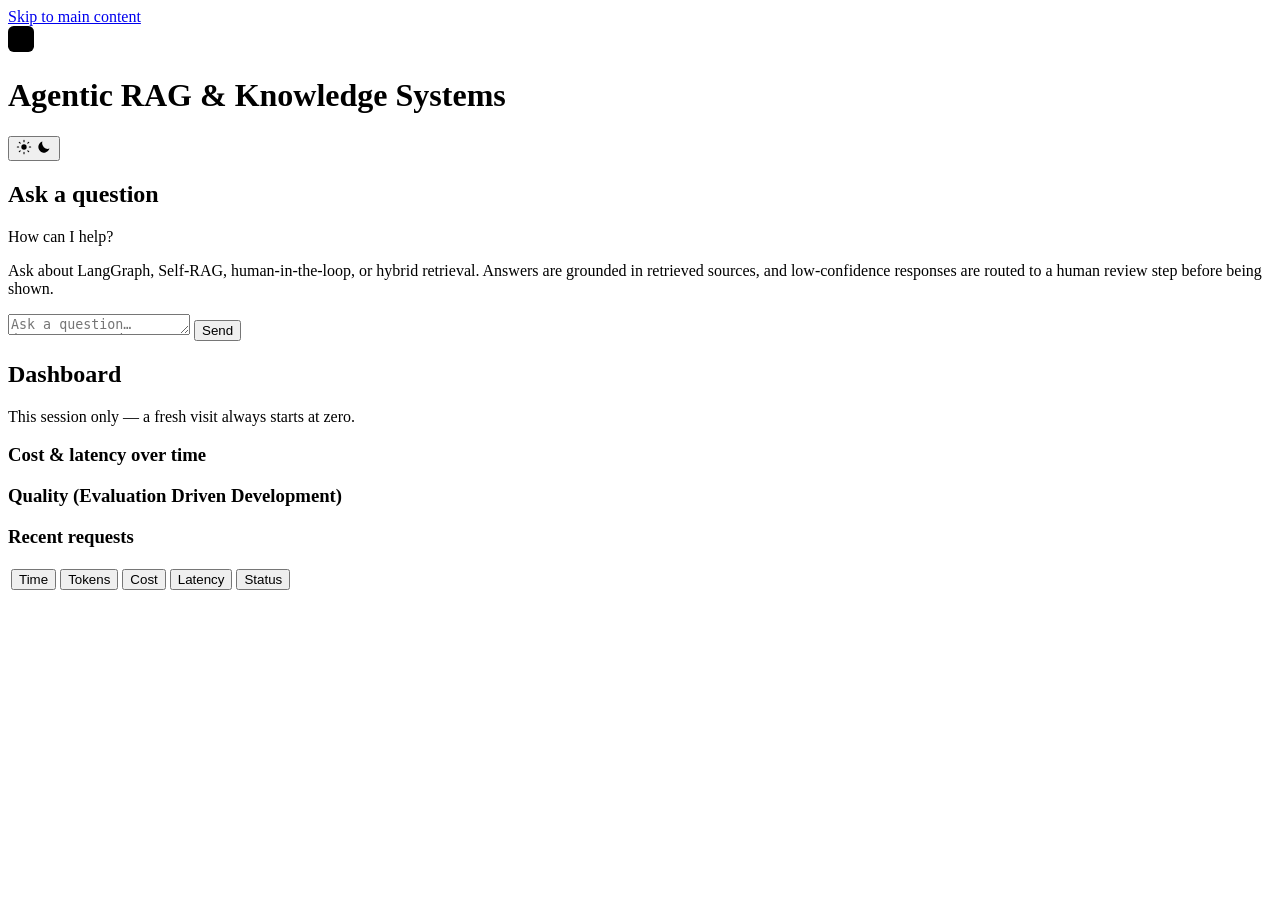
==== frontend/console/index.html @ c8375df1 "feat(frontend): minimalist public landing at /, operator console moved to /console Split the fronten" ====
<!DOCTYPE html>
<html lang="en">
<head>
  <meta charset="UTF-8" />
  <meta name="viewport" content="width=device-width, initial-scale=1.0" />
  <title>Agentic RAG &amp; Knowledge Systems — Self-RAG with Human-in-the-Loop</title>
  <meta
    name="description"
    content="A production-grade Self-RAG microservice (FastAPI + LangGraph) with hybrid retrieval, human-in-the-loop review, and Evaluation Driven Development."
  />
  <meta name="author" content="Agentic RAG & Knowledge Systems" />
  <meta name="color-scheme" content="dark light" />

  <!-- theme-color: mirrors the active design token so the browser UI chrome
       matches the page. Theme is resolved before first paint by the inline
       script below, so the light/dark media variants pick the right value. -->
  <meta name="theme-color" media="(prefers-color-scheme: light)" content="#f5f6f8" />
  <meta name="theme-color" media="(prefers-color-scheme: dark)" content="#0b0d12" />

  <!-- Favicon: inline SVG (data URI) so the file is portable and needs no
       extra asset to be served or cached. -->
  <link
    rel="icon"
    type="image/svg+xml"
    href="data:image/svg+xml,%3Csvg xmlns='http://www.w3.org/2000/svg' viewBox='0 0 32 32'%3E%3Crect width='32' height='32' rx='7' fill='%234f6ef7'/%3E%3Cpath d='M16 7l7 4v6l-7 4-7-4v-6z' fill='none' stroke='%23fff' stroke-width='2' stroke-linejoin='round'/%3E%3Ccircle cx='16' cy='17' r='2' fill='%23fff'/%3E%3C/svg%3E"
  />

  <!-- Open Graph (Facebook / LinkedIn / Slack unfurls) -->
  <meta property="og:type" content="website" />
  <meta property="og:site_name" content="Agentic RAG & Knowledge Systems" />
  <meta property="og:title" content="Agentic RAG & Knowledge Systems" />
  <meta
    property="og:description"
    content="Production-grade Self-RAG microservice with hybrid retrieval, human-in-the-loop, and Evaluation Driven Development."
  />
  <meta property="og:url" content="https://github.com/kanderson-ai-dev/agentic-rag-system" />
  <meta property="og:locale" content="en_US" />

  <!-- Twitter Card summary -->
  <meta name="twitter:card" content="summary" />
  <meta name="twitter:title" content="Agentic RAG & Knowledge Systems" />
  <meta
    name="twitter:description"
    content="Production-grade Self-RAG microservice with hybrid retrieval, human-in-the-loop, and Evaluation Driven Development."
  />

  <!-- Anti-FOUC theme bootstrap: a classic (blocking) external script so the
       persisted/OS theme applies before first paint. Kept external — not
       inline — so CSP `script-src 'self'` covers it without a content hash
       that would silently break if line endings ever changed. -->
  <script src="/console/js/theme-init.js"></script>
  <link rel="stylesheet" href="/console/styles.css" />
</head>
<body>
  <!-- Keyboard shortcut to bypass the header and jump straight to content.
       Visually hidden until focused (first Tab press), as required by WCAG 2.4.1. -->
  <a class="skip-link" href="#main">Skip to main content</a>

  <header class="topbar">
    <div class="brand">
      <svg
        class="logo"
        viewBox="0 0 32 32"
        width="26"
        height="26"
        role="img"
        aria-label="Agentic RAG & Knowledge Systems logo"
      >
        <rect width="32" height="32" rx="7" fill="var(--accent)" />
        <path
          d="M16 7l7 4v6l-7 4-7-4v-6z"
          fill="none"
          stroke="var(--accent-contrast)"
          stroke-width="2"
          stroke-linejoin="round"
        />
        <circle cx="16" cy="17" r="2" fill="var(--accent-contrast)" />
      </svg>
      <h1>Agentic RAG &amp; Knowledge Systems</h1>
    </div>
    <div class="topbar-actions">
      <button
        id="theme-toggle"
        class="btn ghost"
        type="button"
        aria-label="Toggle color theme"
        title="Toggle color theme"
      >
        <svg class="theme-icon theme-icon-dark" viewBox="0 0 24 24" width="16" height="16" aria-hidden="true">
          <circle cx="12" cy="12" r="4" fill="currentColor" />
          <path d="M12 2v2M12 20v2M2 12h2M20 12h2M4.9 4.9l1.4 1.4M17.7 17.7l1.4 1.4M19.1 4.9l-1.4 1.4M6.3 17.7l-1.4 1.4" stroke="currentColor" stroke-width="1.6" stroke-linecap="round" />
        </svg>
        <svg class="theme-icon theme-icon-light" viewBox="0 0 24 24" width="16" height="16" aria-hidden="true">
          <path d="M20.2 14.4A8.5 8.5 0 0 1 9.6 3.8a8.5 8.5 0 1 0 10.6 10.6Z" fill="currentColor" />
        </svg>
      </button>
    </div>
  </header>

  <main id="main" class="layout" tabindex="-1">
    <section id="chat-panel" class="card">
      <h2 id="chat-heading">Ask a question</h2>
      <!-- Screen-reader-only polite live region: announces new assistant answers,
           blocked requests, and errors without moving visual focus. -->
      <div id="chat-announcer" class="sr-only" aria-live="polite" role="status"></div>
      <div id="messages" class="messages" role="log" aria-live="polite" aria-labelledby="chat-heading">
        <div id="chat-welcome" class="chat-welcome">
          <p class="welcome-title">How can I help?</p>
          <p class="muted small">
            Ask about LangGraph, Self-RAG, human-in-the-loop, or hybrid retrieval.
            Answers are grounded in retrieved sources, and low-confidence
            responses are routed to a human review step before being shown.
          </p>
        </div>
      </div>
      <form id="chat-form">
        <textarea
          id="question"
          rows="1"
          placeholder="Ask a question… (Enter to send, Shift+Enter for a new line)"
          required
        ></textarea>
        <button type="submit" id="chat-send">Send</button>
      </form>
    </section>

    <section id="dashboard-panel" class="card">
      <h2 id="dashboard-heading">Dashboard</h2>
      <p class="muted small">This session only — a fresh visit always starts at zero.</p>
      <div id="summary" class="summary"></div>

      <h3>Cost &amp; latency over time</h3>
      <figure id="chart-figure" class="chart-figure">
        <div
          id="chart"
          class="chart"
          role="img"
          aria-label="Cost and latency per request over time"
        ></div>
        <figcaption id="chart-caption" class="muted small"></figcaption>
      </figure>
      <p id="chart-empty" class="muted small" hidden>No requests yet to chart.</p>

      <h3>Quality (Evaluation Driven Development)</h3>
      <div id="quality" class="summary"></div>

      <h3>Recent requests</h3>
      <div class="table-wrap" id="table-wrap">
        <table id="recent-table" class="recent">
          <thead>
            <tr>
              <th scope="col">
                <button class="th-sort" type="button" data-sort="timestamp">Time</button>
              </th>
              <th scope="col">
                <button class="th-sort" type="button" data-sort="tokens">Tokens</button>
              </th>
              <th scope="col">
                <button class="th-sort" type="button" data-sort="cost">Cost</button>
              </th>
              <th scope="col">
                <button class="th-sort" type="button" data-sort="latency">Latency</button>
              </th>
              <th scope="col">
                <button class="th-sort" type="button" data-sort="status">Status</button>
              </th>
            </tr>
          </thead>
          <tbody></tbody>
        </table>
      </div>
      <p id="recent-empty" class="empty-state" hidden>No requests recorded this session yet.</p>
      <nav class="pagination" id="pagination" aria-label="Recent requests pagination"></nav>
    </section>
  </main>

  <!-- Transient notifications (toasts). A single polite live region so
       screen readers announce messages as they appear; each toast is also
       dismissible. -->
  <div id="toasts" class="toasts" role="status" aria-live="polite" aria-atomic="false"></div>

  <dialog
    id="review-modal"
    aria-labelledby="review-title"
    aria-describedby="review-description"
  >
    <h2 id="review-title">Human review required</h2>
    <p id="review-description" class="muted small">
      The system could not answer confidently after several attempts. Choose
      how to proceed below; your decision resumes the query.
    </p>
    <div class="review-context">
      <p id="review-question" class="muted"></p>
      <p id="review-docs" class="muted small"></p>
    </div>

    <fieldset class="review-choices">
      <legend class="sr-only">Review decision</legend>

      <label class="review-choice" for="review-approve">
        <input type="radio" name="review-decision" id="review-approve" value="approve" />
        <span class="review-choice-body">
          <strong>Approve</strong>
          <span class="review-choice-hint">Accept the best-effort answer as-is.</span>
        </span>
      </label>

      <label class="review-choice" for="review-retry">
        <input type="radio" name="review-decision" id="review-retry" value="retry" />
        <span class="review-choice-body">
          <strong>Retry</strong>
          <span class="review-choice-hint">Re-run retrieval with a revised question you provide.</span>
        </span>
      </label>

      <label class="review-choice" for="review-override">
        <input type="radio" name="review-decision" id="review-override" value="override" />
        <span class="review-choice-body">
          <strong>Override</strong>
          <span class="review-choice-hint">Write the correct answer manually.</span>
        </span>
      </label>
    </fieldset>

    <div id="review-input-row" hidden>
      <label id="review-input-label" for="review-input"></label>
      <textarea
        id="review-input"
        name="review-input"
        rows="3"
        placeholder=" "
      ></textarea>
      <p id="review-input-error" class="error" hidden></p>
    </div>

    <p id="review-submit-error" class="error" role="alert" hidden></p>

    <div class="review-actions">
      <button id="review-cancel" class="secondary" type="button">Cancel</button>
      <button id="review-submit" type="button">Confirm</button>
    </div>
  </dialog>

  <script type="module" src="/console/js/app.js"></script>
</body>
</html>
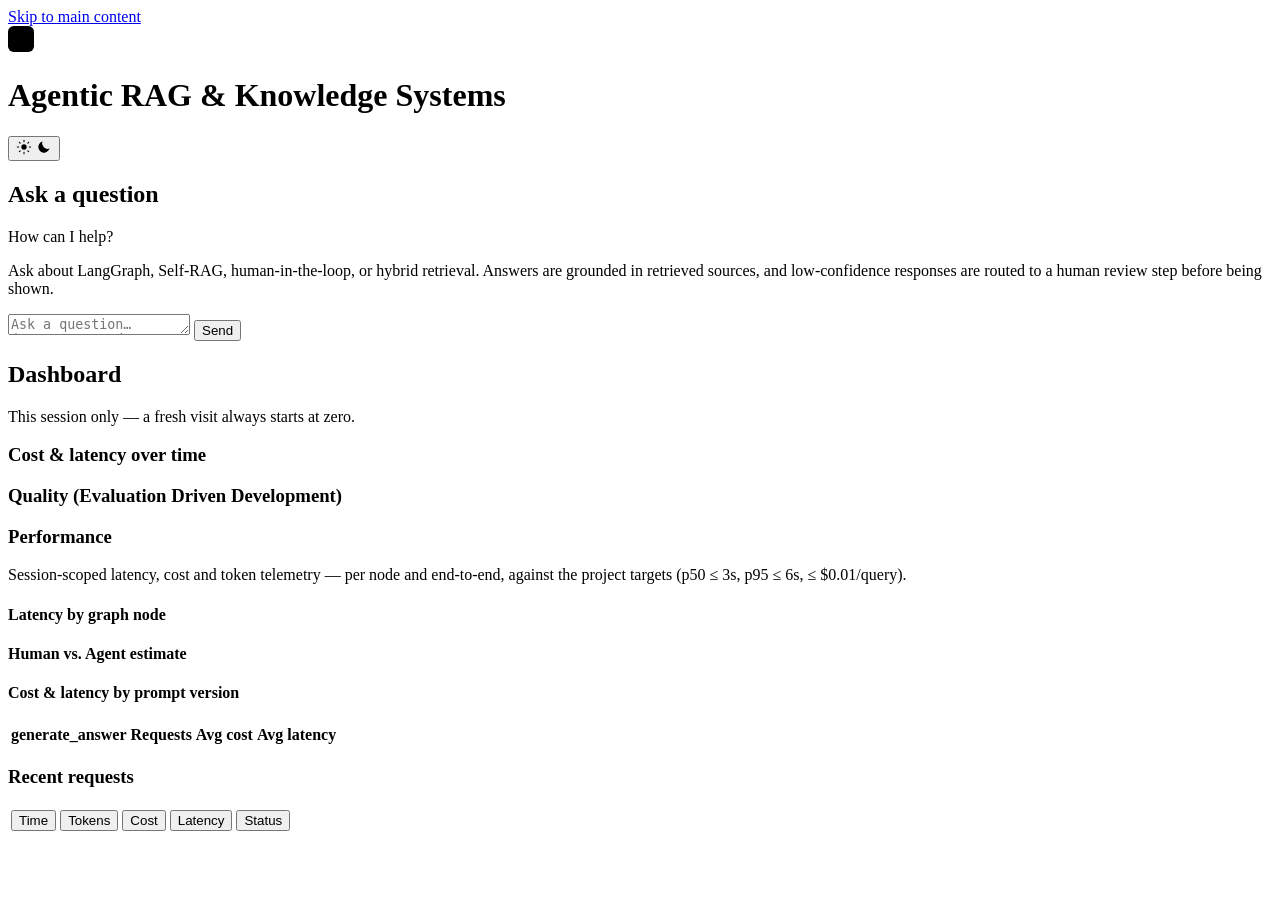
==== commit 8af52017: "feat: performance and cost panel with human-vs-agent comparison" ====
--- a/frontend/console/index.html
+++ b/frontend/console/index.html
@@ -144,6 +144,46 @@
       <h3>Quality (Evaluation Driven Development)</h3>
       <div id="quality" class="summary"></div>
 
+      <h3>Performance</h3>
+      <p class="muted small">
+        Session-scoped latency, cost and token telemetry — per node and
+        end-to-end, against the project targets (p50 ≤ 3s, p95 ≤ 6s,
+        ≤ $0.01/query).
+      </p>
+      <div id="perf-cards" class="summary"></div>
+      <p id="perf-empty" class="empty-state" hidden>
+        No requests recorded this session yet — ask a question to populate
+        real latency and cost telemetry.
+      </p>
+
+      <h4>Latency by graph node</h4>
+      <div id="perf-nodes" class="perf-nodes" role="list"></div>
+      <p id="perf-nodes-empty" class="muted small" hidden>
+        Per-node timings appear after a request runs the full graph.
+      </p>
+
+      <h4>Human vs. Agent <span class="perf-tag">estimate</span></h4>
+      <div id="human-vs-agent" class="perf-compare"></div>
+      <p id="perf-hva-note" class="muted small"></p>
+
+      <h4>Cost &amp; latency by prompt version</h4>
+      <div class="table-wrap">
+        <table id="perf-versions" class="recent">
+          <thead>
+            <tr>
+              <th scope="col">generate_answer</th>
+              <th scope="col">Requests</th>
+              <th scope="col">Avg cost</th>
+              <th scope="col">Avg latency</th>
+            </tr>
+          </thead>
+          <tbody></tbody>
+        </table>
+      </div>
+      <p id="perf-versions-empty" class="muted small" hidden>
+        Prompt-version telemetry appears once requests are recorded.
+      </p>
+
       <h3>Recent requests</h3>
       <div class="table-wrap" id="table-wrap">
         <table id="recent-table" class="recent">
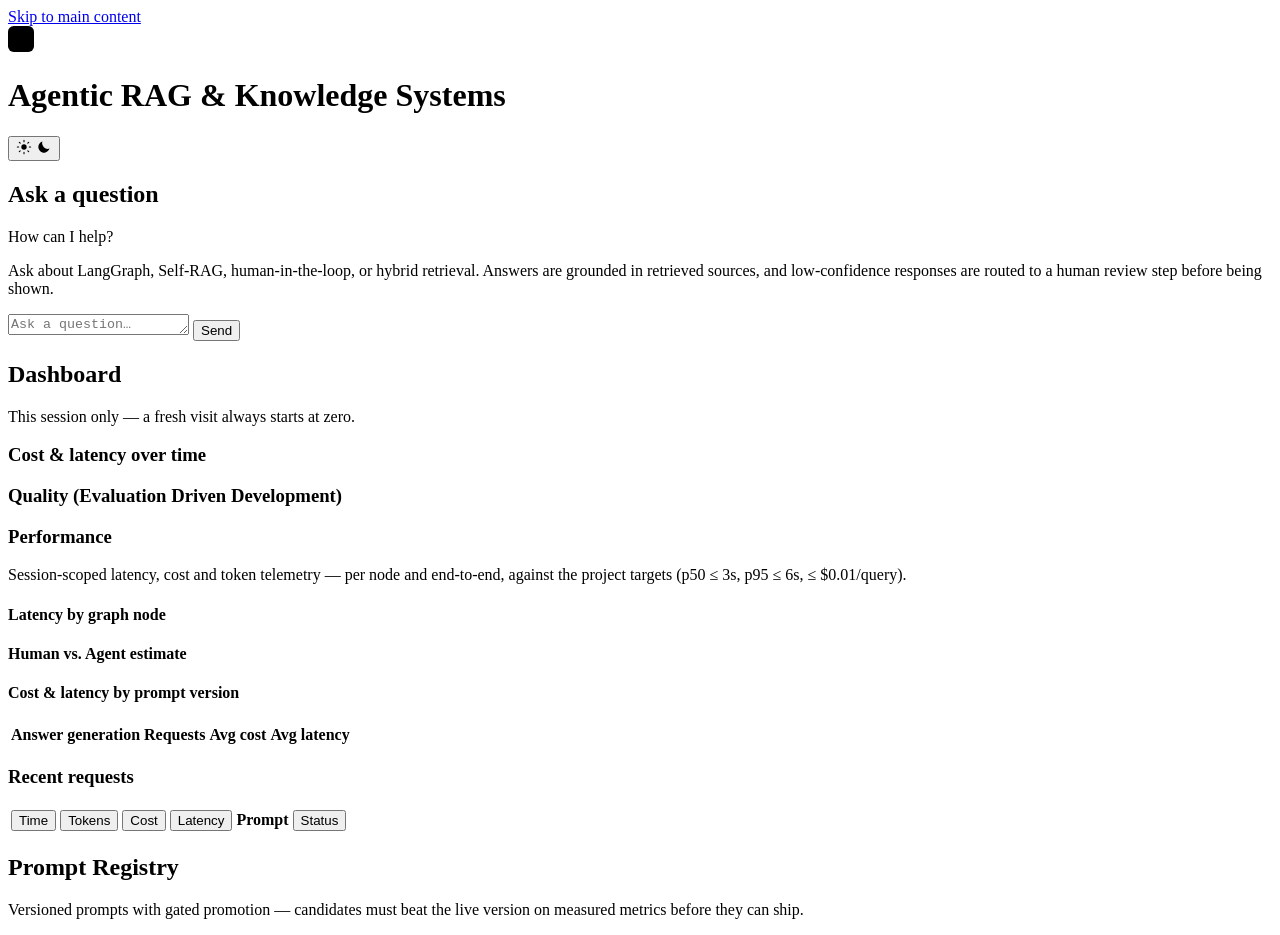
==== commit c9c1968a: "feat: prompt registry console tab and human-readable labels" ====
--- a/frontend/console/index.html
+++ b/frontend/console/index.html
@@ -151,6 +151,7 @@
         ≤ $0.01/query).
       </p>
       <div id="perf-cards" class="summary"></div>
+      <div id="perf-budget" class="perf-budget"></div>
       <p id="perf-empty" class="empty-state" hidden>
         No requests recorded this session yet — ask a question to populate
         real latency and cost telemetry.
@@ -171,7 +172,7 @@
         <table id="perf-versions" class="recent">
           <thead>
             <tr>
-              <th scope="col">generate_answer</th>
+              <th scope="col">Answer generation</th>
               <th scope="col">Requests</th>
               <th scope="col">Avg cost</th>
               <th scope="col">Avg latency</th>
@@ -201,6 +202,7 @@
               <th scope="col">
                 <button class="th-sort" type="button" data-sort="latency">Latency</button>
               </th>
+              <th scope="col">Prompt</th>
               <th scope="col">
                 <button class="th-sort" type="button" data-sort="status">Status</button>
               </th>
@@ -211,6 +213,59 @@
       </div>
       <p id="recent-empty" class="empty-state" hidden>No requests recorded this session yet.</p>
       <nav class="pagination" id="pagination" aria-label="Recent requests pagination"></nav>
+    </section>
+
+    <section id="prompts-panel" class="card" aria-labelledby="prompts-heading">
+      <h2 id="prompts-heading">Prompt Registry</h2>
+      <p class="muted small">
+        Versioned prompts with gated promotion — candidates must beat the live
+        version on measured metrics before they can ship.
+      </p>
+      <p id="prompts-chain" class="prompt-chain muted small"></p>
+      <p id="prompts-writes-note" class="muted small" hidden></p>
+
+      <form id="prompts-auth" hidden>
+        <p id="prompts-auth-note" class="muted small"></p>
+        <div class="prompts-auth-fields">
+          <label for="prompts-username">Username</label>
+          <input id="prompts-username" name="username" autocomplete="username" required />
+          <label for="prompts-password">Password</label>
+          <input
+            id="prompts-password"
+            name="password"
+            type="password"
+            autocomplete="current-password"
+            required
+          />
+          <button type="submit" class="btn small">Authenticate</button>
+        </div>
+        <p id="prompts-auth-error" class="error" role="alert" hidden></p>
+      </form>
+
+      <p id="prompts-error" class="error" role="alert" hidden></p>
+      <div id="prompt-list" role="list"></div>
+      <p id="prompts-empty" class="empty-state" hidden>
+        No prompts registered yet.
+      </p>
+
+      <div id="prompt-detail" hidden>
+        <div class="prompt-detail-head">
+          <h3 id="prompt-detail-title"></h3>
+          <div id="prompt-actions" class="prompt-actions"></div>
+        </div>
+        <p id="hint-promote" class="muted small">
+          Promote stays disabled until a completed A/B run supplies evidence.
+        </p>
+        <p id="hint-rollback" class="muted small">
+          Rollback needs a superseded version to fall back to.
+        </p>
+        <div id="prompt-versions" class="prompt-versions"></div>
+        <h4>Compare versions</h4>
+        <div id="prompt-diff-controls" class="prompt-diff-controls"></div>
+        <div id="prompt-diff" class="prompt-diff"></div>
+        <h4>A/B evaluation</h4>
+        <div id="prompt-ab" class="prompt-ab"></div>
+      </div>
     </section>
   </main>
 
@@ -231,6 +286,7 @@
     </p>
     <div class="review-context">
       <p id="review-question" class="muted"></p>
+      <p id="review-reason" class="muted small"></p>
       <p id="review-docs" class="muted small"></p>
     </div>
 
@@ -281,6 +337,43 @@
     </div>
   </dialog>
 
+  <dialog
+    id="candidate-modal"
+    aria-labelledby="cand-title"
+    aria-describedby="cand-vars"
+  >
+    <h2 id="cand-title">New candidate</h2>
+    <p id="cand-vars" class="muted small"></p>
+    <label for="cand-system">System prompt</label>
+    <textarea id="cand-system" rows="8" required></textarea>
+    <label for="cand-human">Human message (optional)</label>
+    <textarea id="cand-human" rows="4"></textarea>
+    <label for="cand-author">Author</label>
+    <input id="cand-author" required maxlength="100" />
+    <label for="cand-description">Description</label>
+    <input id="cand-description" required maxlength="500" />
+    <label for="cand-changelog">Changelog</label>
+    <input id="cand-changelog" required maxlength="500" />
+    <p id="cand-error" class="error" role="alert" hidden></p>
+    <div class="review-actions">
+      <button id="cand-cancel" class="secondary" type="button">Cancel</button>
+      <button id="cand-submit" type="button">Create candidate</button>
+    </div>
+  </dialog>
+
+  <dialog
+    id="confirm-modal"
+    aria-labelledby="confirm-title"
+    aria-describedby="confirm-text"
+  >
+    <h2 id="confirm-title">Confirm</h2>
+    <p id="confirm-text" class="muted small"></p>
+    <div class="review-actions">
+      <button id="confirm-cancel" class="secondary" type="button">Cancel</button>
+      <button id="confirm-ok" type="button">Confirm</button>
+    </div>
+  </dialog>
+
   <script type="module" src="/console/js/app.js"></script>
 </body>
 </html>
